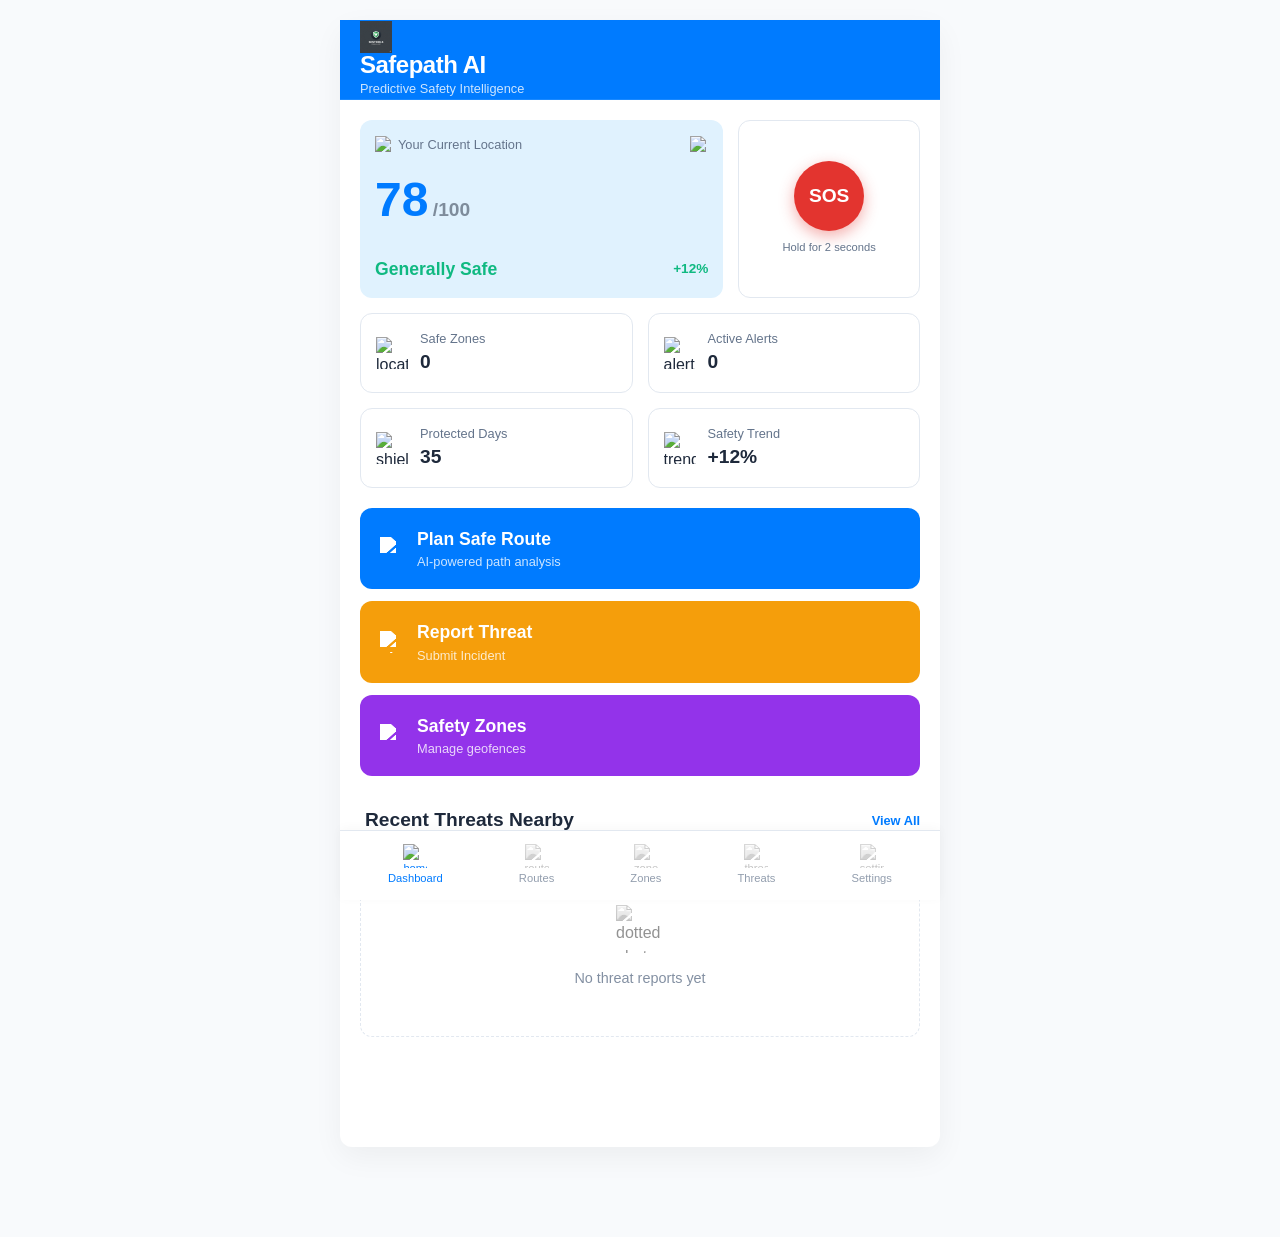
==== index.html @ 3bceca49 "SENTINELS v2.0.2 This is the secondary version made with help of vibe coding and some modifications " ====
<!DOCTYPE html>
<html lang="en">
<head>
    <meta charset="UTF-8">
    <meta name="viewport" content="width=device-width, initial-scale=1.0">
    <title>Safepath AI - Dashboard</title>
    <link rel="icon" type="image/png" href="logo.jpg">
    <link rel="stylesheet" href="styles.css">
</head>
<body class="safe-ui">
    <div class="main-container">
        <header class="safepath-header">
            <img src="logo.jpg" alt="Safepath AI Logo" class="logo-img">
            <h1 class="logo">Safepath AI</h1>
            <p class="tagline">Predictive Safety Intelligence</p>
        </header>

        <main class="page-content">
            <div class="dashboard-grid">
                <div class="card safety-score-card">
                    <div class="card-header">
                        <span class="location-label">
                            <img src="icons/location-pin.svg" alt="location pin" class="icon-small">
                            Your Current Location
                        </span>
                        <img src="icons/shield.svg" alt="shield icon" class="icon-small safety-status-icon">
                    </div>
                    <div class="safety-number">
                        <span class="score-large" id="current-safety-score">--</span>
                        <span class="score-total">/100</span>
                    </div>
                    <div class="safety-status-row">
                        <span class="status-text" id="current-safety-status">Calculating...</span>
                        <span class="trend-indicator trend-up" id="safety-trend-indicator">---%</span>
                    </div>
                </div>

                <div class="card sos-card" id="sos-trigger-card">
                    <button class="sos-button" onclick="triggerOfflineSOS()">SOS</button>
                    <p class="sos-subtext">Hold for 2 seconds</p>
                </div>
            </div>

            <div class="stats-grid">
                <div class="card stat-card">
                    <img src="icons/location-circle.svg" alt="location-circle" class="icon-med">
                    <div class="stat-content">
                        <p class="stat-label">Safe Zones</p>
                        <p class="stat-value" id="safe-zones-count">0</p>
                    </div>
                </div>
                <div class="card stat-card">
                    <img src="icons/alert-triangle.svg" alt="alert triangle" class="icon-med">
                    <div class="stat-content">
                        <p class="stat-label">Active Alerts</p>
                        <p class="stat-value" id="active-alerts-count">0</p>
                    </div>
                </div>
                <div class="card stat-card">
                    <img src="icons/shield-check.svg" alt="shield check" class="icon-med">
                    <div class="stat-content">
                        <p class="stat-label">Protected Days</p>
                        <p class="stat-value">35</p>
                    </div>
                </div>
                <div class="card stat-card">
                    <img src="icons/trend-chart.svg" alt="trend chart" class="icon-med">
                    <div class="stat-content">
                        <p class="stat-label">Safety Trend</p>
                        <p class="stat-value text-up">+12%</p>
                    </div>
                </div>
            </div>

            <div class="dashboard-actions">
                <a href="routes.html" class="action-btn btn-blue">
                    <img src="icons/path-node.svg" alt="path icon" class="icon-white">
                    <div class="action-btn-text">
                        <h3>Plan Safe Route</h3>
                        <p>AI-powered path analysis</p>
                    </div>
                </a>
                <a href="threats.html" class="action-btn btn-orange">
                    <img src="icons/alert-octagon.svg" alt="alert icon" class="icon-white">
                    <div class="action-btn-text">
                        <h3>Report Threat</h3>
                        <p>Submit Incident</p>
                    </div>
                </a>
                <a href="zones.html" class="action-btn btn-purple">
                    <img src="icons/location-map.svg" alt="map pin" class="icon-white">
                    <div class="action-btn-text">
                        <h3>Safety Zones</h3>
                        <p>Manage geofences</p>
                    </div>
                </a>
            </div>

            <section class="recent-threats">
                <div class="section-header">
                    <h2>Recent Threats Nearby</h2>
                    <a href="threats.html" class="view-all">View All</a>
                </div>
                <div class="threats-list-container" id="local-threats-container">
                    <div class="empty-threats-view" id="empty-threats-view">
                        <img src="icons/alert-triangle-dotted.svg" alt="dotted alert icon" class="icon-dotted">
                        <p class="no-threats-text">No threat reports yet</p>
                    </div>
                    </div>
            </section>
        </main>

        <nav class="bottom-nav">
            <a href="index.html" class="nav-item active">
                <img src="icons/home.svg" alt="home" class="nav-icon">
                <span>Dashboard</span>
            </a>
            <a href="routes.html" class="nav-item">
                <img src="icons/path-icon.svg" alt="routes" class="nav-icon">
                <span>Routes</span>
            </a>
            <a href="zones.html" class="nav-item">
                <img src="icons/map-pin.svg" alt="zones" class="nav-icon">
                <span>Zones</span>
            </a>
            <a href="threats.html" class="nav-item">
                <img src="icons/alert-circle.svg" alt="threats" class="nav-icon">
                <span>Threats</span>
            </a>
            <a href="#" class="nav-item">
                <img src="icons/settings.svg" alt="settings" class="nav-icon">
                <span>Settings</span>
            </a>
        </nav>
    </div>

    <script src="script.js"></script>
    <script>
        // Simulate Safety score calculation on load
        calculateSafetyScore();
        updateStats();
    </script>
</body>
</html>
---- styles.css ----
/* safepath_ai/styles.css
    Completely self-dependent CSS. Clean, responsive UI.
*/

:root {
    /* Color Palette derived from images */
    --safe-blue-main: #007bff;
    --safe-blue-light: #e0f2fe;
    --safe-orange: #f59e0b;
    --safe-purple: #9333ea;
    --safe-danger: #e3342f; /* Red from SOS and threat icon */
    
    --bg-white: #ffffff;
    --bg-light-gray: #f8fafc;
    --border-gray: #e2e8f0;
    
    --text-main: #1e293b;
    --text-light: #64748b;
    --text-white: #ffffff;
    --text-down: #ef4444; /* Negative trend */
    --text-up: #10b981; /* Positive trend */
    --text-warning: #f59e0b;
    
    --font-family: 'Inter', -apple-system, BlinkMacSystemFont, "Segoe UI", Roboto, "Helvetica Neue", Arial, sans-serif;
    --header-height: 80px;
    --nav-height: 70px;
}

/* --- Global Reset & Utilities --- */
* {
    box-sizing: border-box;
    margin: 0;
    padding: 0;
}

/* Header Logo Styling */
.header-brand {
    display: flex;
    align-items: center;
    gap: 12px; /* Space between logo and text */
}

.logo-img {
    width: 32px; /* Adjust size as needed */
    height: 32px;
    object-fit: contain;
}

.header-text {
    display: flex;
    flex-direction: column;
}

/* Ensure the h1 and p don't have extra margins that break alignment */
.safepath-header h1.logo {
    line-height: 1;
    margin: 0;
}

.safepath-header .tagline {
    margin: 0;
    margin-top: 2px;
}

body.safe-ui {
    font-family: var(--font-family);
    background-color: var(--bg-light-gray);
    color: var(--text-main);
    line-height: 1.5;
    -webkit-font-smoothing: antialiased;
}

.main-container {
    max-width: 600px; /* Mobile first max-width */
    margin: 0 auto;
    background-color: var(--bg-white);
    min-height: 100vh;
    padding-bottom: calc(var(--nav-height) + 20px); /* Extra space for nav */
}

a {
    text-decoration: none;
    color: inherit;
    transition: color 0.2s ease;
}

img.icon-small { width: 18px; height: 18px; }
img.icon-input { width: 18px; height: 18px; filter: grayscale(1); opacity: 0.6;}
img.icon-smed { width: 22px; height: 22px; }
img.icon-med { width: 32px; height: 32px; }
img.icon-white { filter: brightness(0) invert(1); width: 22px; height: 22px;}
img.icon-dotted { filter: grayscale(1); opacity: 0.5; width: 48px; height: 48px;}

/* Color-coded indicator from image_0.png trend row */
.trend-indicator.trend-up {
    font-size: 0.85rem;
    font-weight: 600;
}

.status-indicator {
    padding: 3px 8px;
    border-radius: 12px;
    font-size: 0.8rem;
    font-weight: 600;
}
.status-indicator.status-safe { background-color: #dcfce7; color: #166534; }
.status-indicator.status-danger { background-color: #fee2e2; color: #991b1b; }
.status-indicator.status-warning { background-color: #fffbeb; color: #92400e; }
.status-indicator.status-small { font-size: 0.7rem; padding: 2px 6px; }
.status-indicator.status-extra-small { font-size: 0.6rem; padding: 1px 4px; }

/* Dashboard-specific status classes for safety score card */
#current-safety-status.status-safe { color: var(--text-up); font-weight: 600;}
#current-safety-status.status-warning { color: var(--text-warning); font-weight: 600;}
#current-safety-status.status-danger { color: var(--text-down); font-weight: 600;}


/* Text colors for trends/labels */
.text-up { color: var(--text-up); font-weight: 600; }
.text-down { color: var(--text-down); font-weight: 600; }
.text-warning { color: var(--text-warning); font-weight: 600;}

/* Utility for hiding/showing results in Route Planning */
.initially-hidden { display: none !important; }
.results-container { margin-top: 20px; }
.results-title { color: var(--text-main); font-size: 1.1rem; font-weight: 600; margin-bottom: 10px; margin-left: 10px;}
.loc { font-weight: 600; color: var(--text-main); }
.path-guide-list li { margin-bottom: 8px; color: var(--text-light); }
.path-guide-header { display: flex; justify-content: space-between; align-items: center; margin-bottom: 15px; border-bottom: 1px solid var(--border-gray); padding-bottom: 10px;}
.path-alternative { margin-top: 20px; border-top: 1px solid var(--border-gray); padding-top: 15px; }
.alt-title { font-weight: 600; color: var(--text-main); margin-bottom: 5px;}
.alt-note { color: var(--text-light); font-size: 0.95rem; }

/* --- Header Section --- */
.safepath-header {
    height: var(--header-height);
    background-color: var(--safe-blue-main); /* Blue header from top edge in image_1.png */
    color: var(--text-white);
    padding: 15px 20px;
    display: flex;
    flex-direction: column;
    justify-content: center;
    border-bottom: 1px solid rgba(255, 255, 255, 0.1);
}

.logo {
    font-size: 1.5rem;
    font-weight: 800;
    letter-spacing: -0.5px;
}

.tagline {
    font-size: 0.8rem;
    opacity: 0.8;
}

/* --- Main Page Content & Card Styling (Referring to image_0.png & image_3.png structures) --- */
.page-content {
    padding: 20px;
}

.dashboard-grid {
    display: grid;
    grid-template-columns: 2fr 1fr; /* Image_0.png structure */
    gap: 15px;
    margin-bottom: 15px;
}

.card {
    background-color: var(--bg-white);
    border: 1px solid var(--border-gray);
    border-radius: 12px;
    padding: 15px;
    transition: transform 0.2s ease, box-shadow 0.2s ease;
}

.card:hover {
    transform: translateY(-2px);
    box-shadow: 0 5px 15px rgba(0,0,0,0.05);
}

/* Large Safety Card (Top Left in image_0.png) */
.safety-score-card {
    background-color: var(--safe-blue-light);
    border: none;
    display: flex;
    flex-direction: column;
    justify-content: center;
}

.card-header {
    display: flex;
    justify-content: space-between;
    align-items: center;
    color: var(--text-light);
    font-size: 0.8rem;
}

.location-label {
    display: flex;
    align-items: center;
    gap: 5px;
}

.safety-number {
    margin: 10px 0;
}

.score-large {
    font-size: 3rem;
    font-weight: 800;
    color: var(--safe-blue-main);
}

.score-total {
    font-size: 1.2rem;
    font-weight: 600;
    opacity: 0.5;
}

.safety-status-row {
    display: flex;
    justify-content: space-between;
    align-items: center;
    margin-top: 10px;
}

.status-text {
    color: var(--text-main);
    font-size: 1.1rem;
}

/* SOS Card (Top Right in image_0.png) */
.sos-card {
    display: flex;
    flex-direction: column;
    align-items: center;
    justify-content: center;
}

.sos-button {
    width: 70px;
    height: 70px;
    border-radius: 50%;
    background-color: var(--safe-danger); /* Simulated from Red edge and threat icons */
    color: var(--text-white);
    font-size: 1.2rem;
    font-weight: 800;
    border: none;
    cursor: pointer;
    box-shadow: 0 5px 15px rgba(227, 52, 47, 0.4);
    margin-bottom: 8px;
}

.sos-button:active {
    transform: scale(0.95);
    box-shadow: 0 2px 10px rgba(227, 52, 47, 0.4);
}

.sos-subtext {
    font-size: 0.7rem;
    color: var(--text-light);
}

/* Stats Cards (4 grid items in image_0.png) */
.stats-grid {
    display: grid;
    grid-template-columns: 1fr 1fr;
    gap: 15px;
    margin-bottom: 20px;
}

.stat-card {
    display: flex;
    align-items: center;
    gap: 12px;
}

.stat-content {
    display: flex;
    flex-direction: column;
}

.stat-label {
    font-size: 0.8rem;
    color: var(--text-light);
}

.stat-value {
    font-size: 1.2rem;
    font-weight: 700;
    color: var(--text-main);
}

/* Action Buttons (Large colored buttons in image_0.png) */
.dashboard-actions {
    display: flex;
    flex-direction: column;
    gap: 12px;
    margin-bottom: 30px;
}

.action-btn {
    display: flex;
    align-items: center;
    gap: 15px;
    color: var(--text-white);
    padding: 18px 20px;
    border-radius: 12px;
    font-size: 1rem;
    font-weight: 600;
}

.action-btn-text h3 {
    font-size: 1.1rem;
    font-weight: 700;
}

.action-btn-text p {
    font-size: 0.8rem;
    font-weight: 400;
    opacity: 0.8;
}

.btn-blue { background-color: var(--safe-blue-main); }
.btn-orange { background-color: var(--safe-orange); }
.btn-purple { background-color: var(--safe-purple); }
.btn-black { background-color: #1e293b; color: #ffffff;} /* Use from Create Zone button in image_2.png */

/* Recent Threats (Referring to image_3.png for no threats state) */
.section-header {
    display: flex;
    justify-content: space-between;
    align-items: center;
    margin-bottom: 12px;
    padding-left: 5px;
}

.section-header h2 {
    font-size: 1.2rem;
    font-weight: 700;
    color: var(--text-main);
}

.view-all {
    font-size: 0.8rem;
    color: var(--safe-blue-main);
    font-weight: 600;
}

.threats-list-container {
    padding-top: 10px;
    min-height: 100px;
}

/* No Threat Reports Yet View (Referring to image_3.png) */
.empty-threats-view {
    display: flex;
    flex-direction: column;
    align-items: center;
    justify-content: center;
    border: 1px dashed var(--border-gray);
    border-radius: 12px;
    background-color: var(--bg-white);
    padding: 30px;
    min-height: 180px;
}

.no-threats-text {
    color: var(--text-light);
    font-size: 0.9rem;
    margin-top: 15px;
    opacity: 0.8;
}

/* Active Threat items on dashboard */
.threat-item {
    display: flex;
    align-items: center;
    gap: 15px;
    padding: 12px;
    border-bottom: 1px solid var(--border-gray);
}

.threat-content {
    display: flex;
    flex-direction: column;
}

.threat-content h4 {
    font-size: 1rem;
    color: var(--text-main);
}

.threat-location {
    font-size: 0.85rem;
    color: var(--text-light);
}

.threat-time {
    font-size: 0.75rem;
    color: var(--text-light);
    opacity: 0.8;
    margin-top: 2px;
}

/* Specific to Threats Page full list view */
.threats-list-container.full-list {
    display: flex;
    flex-direction: column;
    gap: 15px;
}
.threat-header-full { display: flex; justify-content: space-between; align-items: center; margin-bottom: 5px;}
.threat-meta { color: var(--text-light); font-size: 0.75rem;}
.threat-loc-full { color: var(--text-main); font-weight: 600; font-size: 0.95rem; margin-bottom: 8px;}
.threat-notes-full { color: var(--text-light); font-size: 0.85rem; background: var(--bg-light-gray); padding: 5px; border-radius: 4px; border-left: 2px solid var(--border-gray);}


/* Specific to Zones page full list */
.zones-list-section {
    margin-top: 30px;
}
.section-title {
    color: var(--text-main); font-size: 1.1rem; font-weight: 600; margin-bottom: 15px; margin-left: 10px;
}
.zones-list-container {
    display: flex; flex-direction: column; gap: 15px;
}
.no-zones-text {
    text-align: center; color: var(--text-light); padding: 20px; font-size: 0.9rem;
}
.zone-header {
    display: flex; align-items: center; gap: 8px; margin-bottom: 5px;
}
.zone-header h4 {
    font-weight: 600; color: var(--text-main);
}
.zone-meta {
    color: var(--text-light); font-size: 0.8rem; margin-bottom: 5px; margin-left: 26px;
}
.zone-card .status-indicator {
    margin-left: 26px;
}

/* --- Form Control Styling (Referring to image_1.png and image_2.png) --- */
.form-container {
    margin-bottom: 20px;
}

.form-title {
    font-size: 1.1rem;
    font-weight: 700;
    margin-bottom: 15px;
    display: flex;
    align-items: center;
    gap: 8px;
    color: var(--text-main);
}

.form-row {
    display: flex;
    gap: 15px;
}

.flex-1 { flex: 1; }
.flex-2 { flex: 2; }

.input-group {
    margin-bottom: 15px;
}

.input-group label {
    display: block;
    font-size: 0.85rem;
    font-weight: 600;
    color: var(--text-main);
    margin-bottom: 5px;
}

.input-group input,
.input-group textarea,
.input-group select {
    width: 100%;
    padding: 10px 12px;
    border: 1px solid var(--border-gray);
    border-radius: 8px;
    font-family: var(--font-family);
    font-size: 0.9rem;
    color: var(--text-main);
    background-color: var(--bg-white);
}

.input-group input::placeholder,
.input-group textarea::placeholder {
    color: #cbd5e1; /* Replicating pale placeholder from image_1.png */
}

.input-group textarea {
    min-height: 80px;
    resize: vertical;
}

.input-with-icon {
    position: relative;
    display: flex;
    align-items: center;
}

.input-with-icon .icon-input {
    position: absolute;
    left: 10px;
}

.input-with-icon input {
    padding-left: 36px;
}

.input-subtext {
    font-size: 0.7rem;
    color: var(--text-light);
    opacity: 0.7;
    margin-top: 3px;
    margin-left: 2px;
}
.input-subtext-note {
    font-size: 0.7rem; color: var(--safe-orange); margin-top: 3px; font-style: italic;
}

.inline-toggle {
    display: flex;
    justify-content: space-between;
    align-items: center;
    margin-bottom: 5px;
}

/* Switch styling from image_2.png */
.switch {
  position: relative;
  display: inline-block;
  width: 40px;
  height: 22px;
}

.switch input { 
  opacity: 0;
  width: 0;
  height: 0;
}

.slider {
  position: absolute;
  cursor: pointer;
  top: 0;
  left: 0;
  right: 0;
  bottom: 0;
  background-color: #cbd5e1; /* Gray state */
  transition: .4s;
}

.slider:before {
  position: absolute;
  content: "";
  height: 16px;
  width: 16px;
  left: 3px;
  bottom: 3px;
  background-color: white;
  transition: .4s;
}

input:checked + .slider {
  background-color: #1e293b; /* Dark active state from image_2.png */
}

input:checked + .slider:before {
  transform: translateX(18px);
}

/* Rounded sliders */
.slider.round {
  border-radius: 34px;
}

.slider.round:before {
  border-radius: 50%;
}

/* Button Classes */
.wide-btn {
    width: 100%;
    padding: 12px;
    border-radius: 8px;
    font-size: 1rem;
    font-weight: 600;
    border: none;
    cursor: pointer;
    display: flex;
    align-items: center;
    justify-content: center;
    gap: 8px;
    transition: background-color 0.2s ease;
}

.wide-btn:active {
    transform: translateY(1px);
}

.text-btn {
    background: none;
    border: none;
    font-size: 0.9rem;
    color: var(--text-light);
    cursor: pointer;
    padding: 10px;
    transition: color 0.2s ease;
}

.text-btn:hover {
    color: var(--text-main);
}

.form-actions-row {
    display: flex;
    gap: 15px;
    margin-top: 25px;
    align-items: center;
}

/* --- Bottom Navigation Section --- */
.bottom-nav {
    position: fixed;
    bottom: 0;
    left: 50%;
    transform: translateX(-50%);
    width: 100%;
    max-width: 600px;
    height: var(--nav-height);
    background-color: var(--bg-white);
    border-top: 1px solid var(--border-gray);
    display: flex;
    justify-content: space-around;
    align-items: center;
    padding: 0 10px;
    z-index: 100;
    box-shadow: 0 -2px 10px rgba(0,0,0,0.03);
}

.nav-item {
    display: flex;
    flex-direction: column;
    align-items: center;
    color: var(--text-light); /* Default color from bottom row in images */
    font-size: 0.7rem;
    font-weight: 500;
    opacity: 0.7;
    transition: color 0.2s ease, opacity 0.2s ease;
}

.nav-icon {
    width: 24px;
    height: 24px;
    margin-bottom: 2px;
    filter: grayscale(1);
    opacity: 0.6;
}

.nav-item:hover,
.nav-item.active {
    color: var(--safe-blue-main); /* Blue from active state in bottom nav of images */
    opacity: 1;
}

.nav-item.active .nav-icon {
    filter: none;
    opacity: 1;
}

/* --- Mobile First and Responsiveness --- */
@media screen and (min-width: 601px) {
    .main-container {
        border-radius: 12px;
        margin-top: 20px;
        margin-bottom: calc(var(--nav-height) + 20px);
        box-shadow: 0 10px 30px rgba(0,0,0,0.05);
    }
}
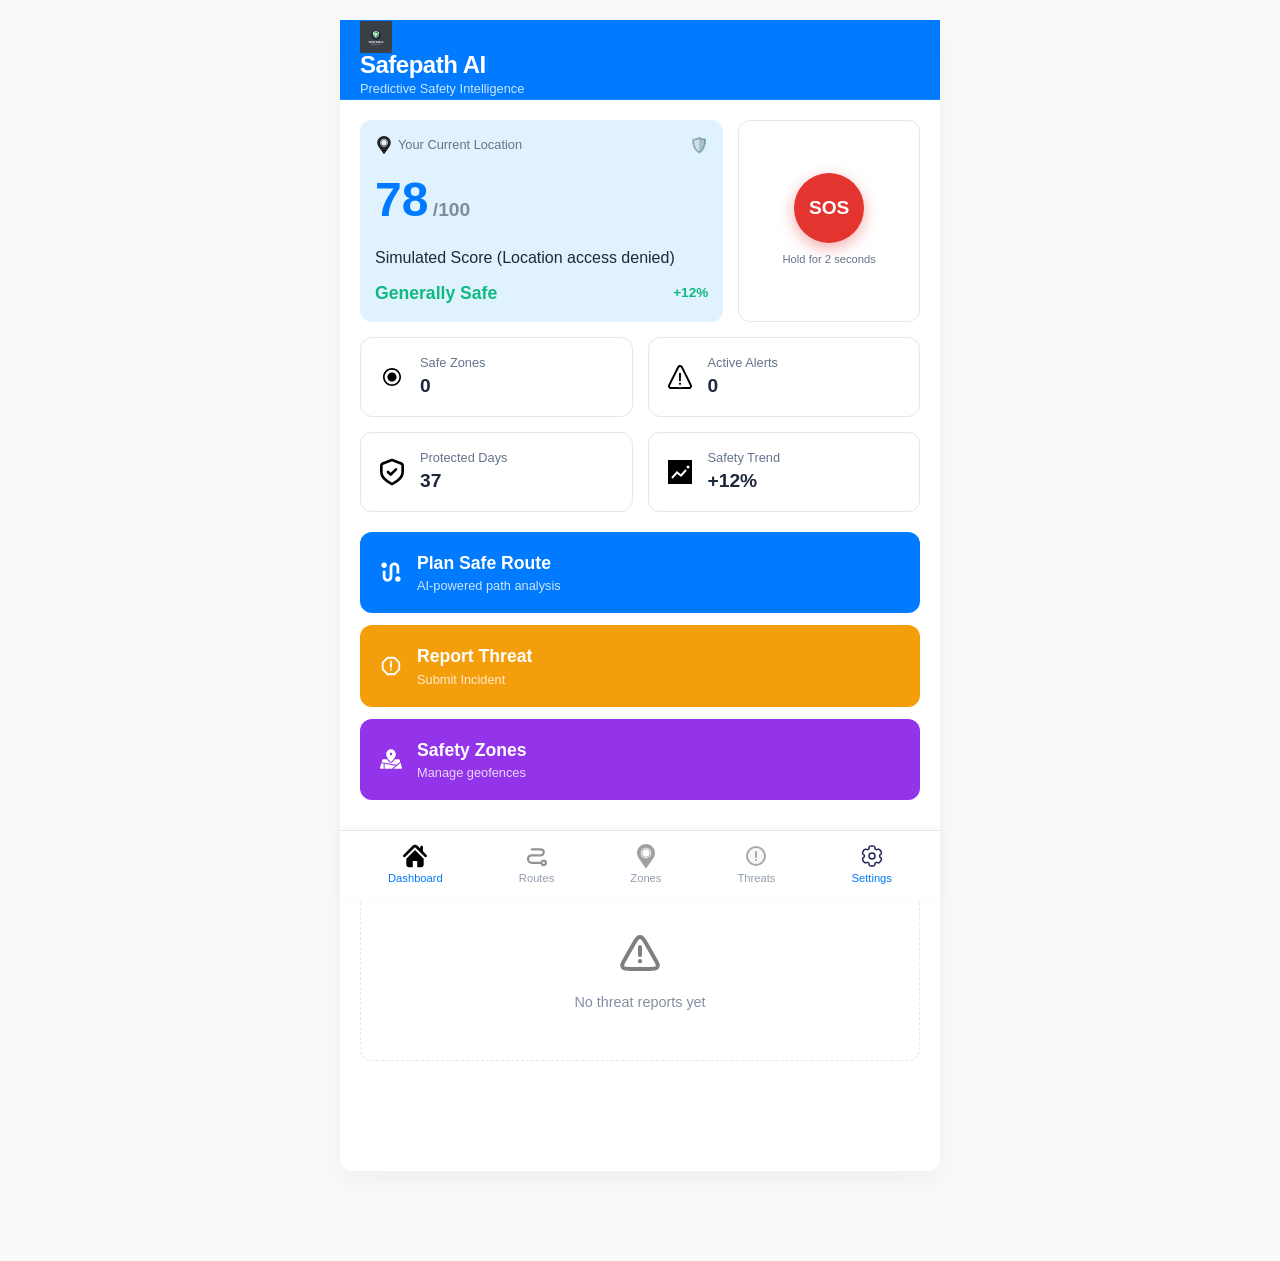
==== commit 099d449a: "SENTINELS v2.1.2 Made working Hybrid offline online Current Location Numbers in Home Page.  Made wo" ====
--- a/index.html
+++ b/index.html
@@ -29,6 +29,7 @@
                         <span class="score-large" id="current-safety-score">--</span>
                         <span class="score-total">/100</span>
                     </div>
+                    <p id="safety-status-text" class="status-desc">Detecting location...</p>
                     <div class="safety-status-row">
                         <span class="status-text" id="current-safety-status">Calculating...</span>
                         <span class="trend-indicator trend-up" id="safety-trend-indicator">---%</span>
@@ -60,7 +61,7 @@
                     <img src="icons/shield-check.svg" alt="shield check" class="icon-med">
                     <div class="stat-content">
                         <p class="stat-label">Protected Days</p>
-                        <p class="stat-value">35</p>
+                        <p class="stat-value">37</p>
                     </div>
                 </div>
                 <div class="card stat-card">
@@ -127,7 +128,7 @@
                 <img src="icons/alert-circle.svg" alt="threats" class="nav-icon">
                 <span>Threats</span>
             </a>
-            <a href="#" class="nav-item">
+            <a href="settings.html" class="nav-item active">
                 <img src="icons/settings.svg" alt="settings" class="nav-icon">
                 <span>Settings</span>
             </a>
--- a/styles.css
+++ b/styles.css
@@ -684,4 +684,48 @@
         margin-bottom: calc(var(--nav-height) + 20px);
         box-shadow: 0 10px 30px rgba(0,0,0,0.05);
     }
+}
+
+/* --- Settings Specific Styles --- */
+.settings-group {
+    margin-bottom: 25px;
+}
+
+.settings-card {
+    padding: 0; /* Let items handle padding */
+    overflow: hidden;
+}
+
+.settings-item {
+    display: flex;
+    justify-content: space-between;
+    align-items: center;
+    padding: 15px 20px;
+    border-bottom: 1px solid var(--border-gray);
+    font-size: 0.95rem;
+}
+
+.settings-item:last-child {
+    border-bottom: none;
+}
+
+.settings-item input[type="checkbox"] {
+    width: 20px;
+    height: 20px;
+    accent-color: var(--safe-blue-main);
+}
+
+.btn-outline {
+    background: transparent;
+    border: 1px solid var(--border-gray);
+    width: 100%;
+    padding: 12px;
+    border-radius: 8px;
+    font-weight: 600;
+    cursor: pointer;
+    transition: all 0.2s;
+}
+
+.btn-outline:hover {
+    background: #fff5f5;
 }
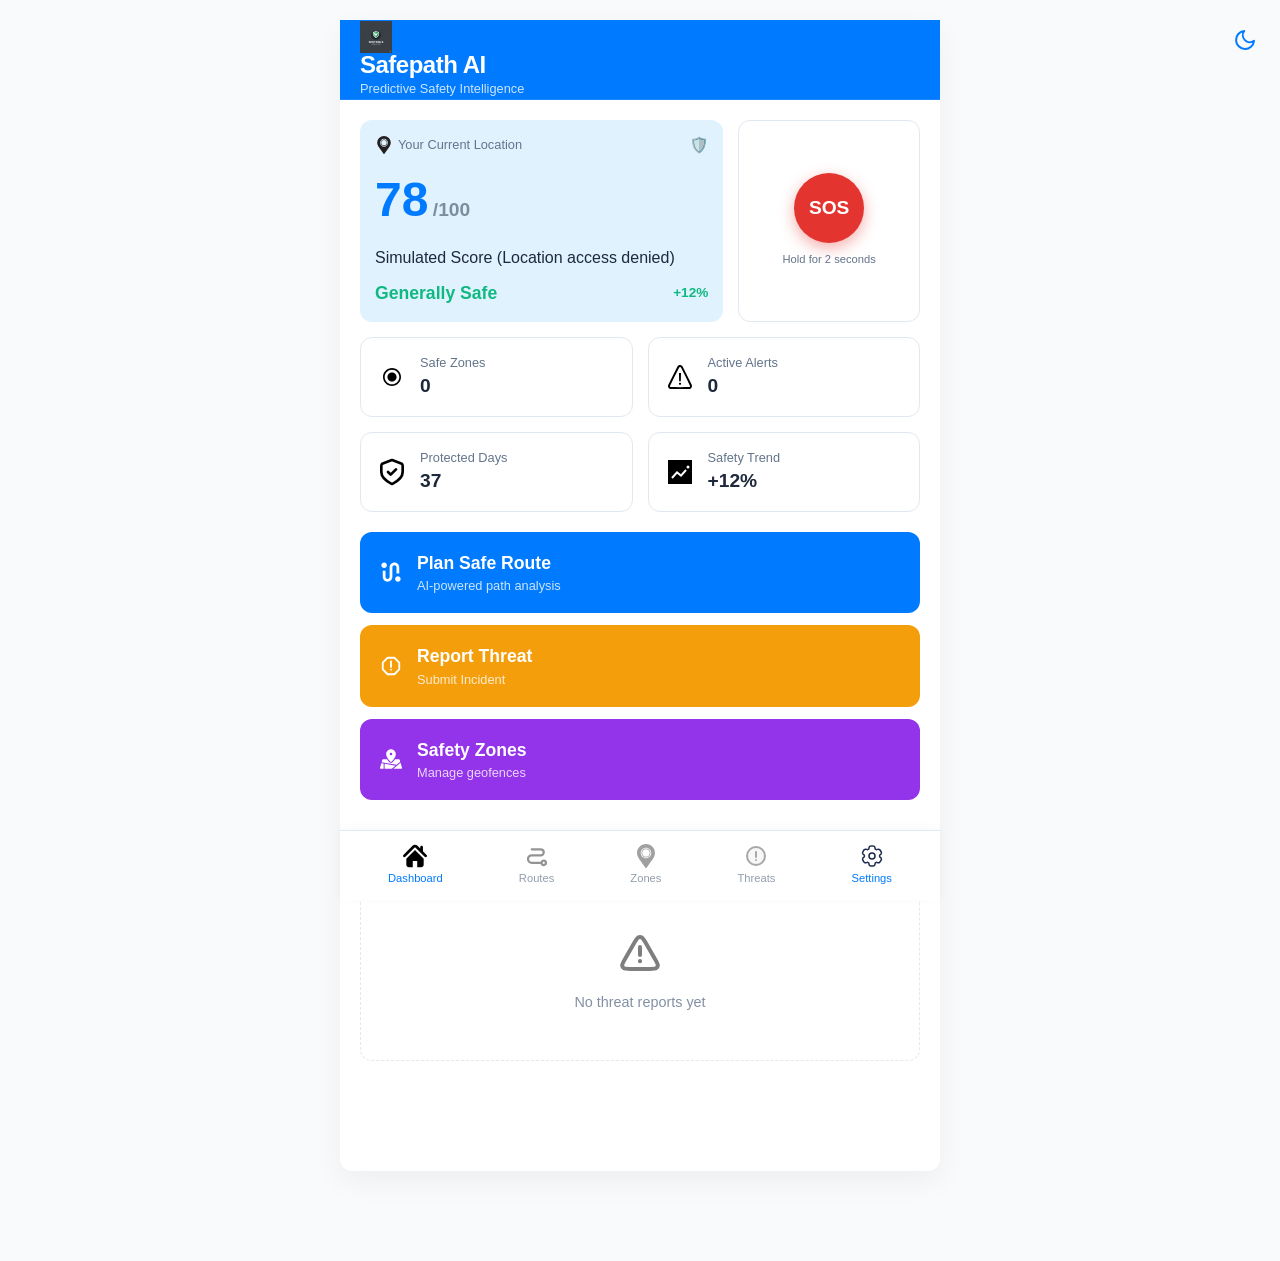
==== commit 176e3208: "v2.2.4 Dark and Light Theme News Section under Threats" ====
--- a/index.html
+++ b/index.html
@@ -13,8 +13,13 @@
             <img src="logo.jpg" alt="Safepath AI Logo" class="logo-img">
             <h1 class="logo">Safepath AI</h1>
             <p class="tagline">Predictive Safety Intelligence</p>
+    
+            <button id="theme-toggle" class="theme-toggle-btn" aria-label="Toggle Theme">
+                <svg id="sun-icon" class="hidden" width="24" height="24" viewBox="0 0 24 24" fill="none" stroke="#f59e0b" stroke-width="2" stroke-linecap="round" stroke-linejoin="round"><circle cx="12" cy="12" r="5"></circle><line x1="12" y1="1" x2="12" y2="3"></line><line x1="12" y1="21" x2="12" y2="23"></line><line x1="4.22" y1="4.22" x2="5.64" y2="5.64"></line><line x1="18.36" y1="18.36" x2="19.78" y2="19.78"></line><line x1="1" y1="12" x2="3" y2="12"></line><line x1="21" y1="12" x2="23" y2="12"></line><line x1="4.22" y1="19.78" x2="5.64" y2="18.36"></line><line x1="18.36" y1="5.64" x2="19.78" y2="4.22"></line></svg>
+                <svg id="moon-icon" width="24" height="24" viewBox="0 0 24 24" fill="none" stroke="#007bff" stroke-width="2" stroke-linecap="round" stroke-linejoin="round"><path d="M21 12.79A9 9 0 1 1 11.21 3 7 7 0 0 0 21 12.79z"></path></svg>
+            </button>
         </header>
-
+        
         <main class="page-content">
             <div class="dashboard-grid">
                 <div class="card safety-score-card">
--- a/styles.css
+++ b/styles.css
@@ -1,6 +1,50 @@
 /* safepath_ai/styles.css
     Completely self-dependent CSS. Clean, responsive UI.
 */
+
+/* --- Dark Theme Variables --- */
+body.dark-theme {
+    --bg-white: #1e293b;        /* Dark slate blue */
+    --bg-light-gray: #0f172a;   /* Deeper background */
+    --border-gray: #334155;
+    --text-main: #f8fafc;       /* Off-white text */
+    --text-light: #94a3b8;
+}
+
+/* Specific component adjustments for Dark Mode */
+body.dark-theme .card, 
+body.dark-theme .form-container,
+body.dark-theme .settings-card,
+body.dark-theme .bottom-nav {
+    background-color: var(--bg-white);
+    box-shadow: 0 4px 12px rgba(0,0,0,0.3);
+}
+
+body.dark-theme input, 
+body.dark-theme select {
+    background-color: #334155;
+    color: white;
+    border-color: #475569;
+}
+
+/* Theme Toggle Button Styling */
+.theme-toggle-btn {
+    background: none;
+    border: none;
+    cursor: pointer;
+    position: absolute;
+    right: 15px;
+    top: 20px;
+    padding: 8px;
+    border-radius: 50%;
+    transition: background 0.3s;
+}
+
+.theme-toggle-btn:hover {
+    background: var(--safe-blue-light);
+}
+
+.hidden { display: none; }
 
 :root {
     /* Color Palette derived from images */
@@ -728,4 +772,15 @@
 
 .btn-outline:hover {
     background: #fff5f5;
+}
+
+/* Add to styles.css */
+body.dark-theme .news-card {
+    background-color: var(--bg-white);
+    border-color: var(--safe-blue-main);
+    border-left-width: 4px;
+}
+
+body.dark-theme .news-title {
+    color: var(--text-main);
 }
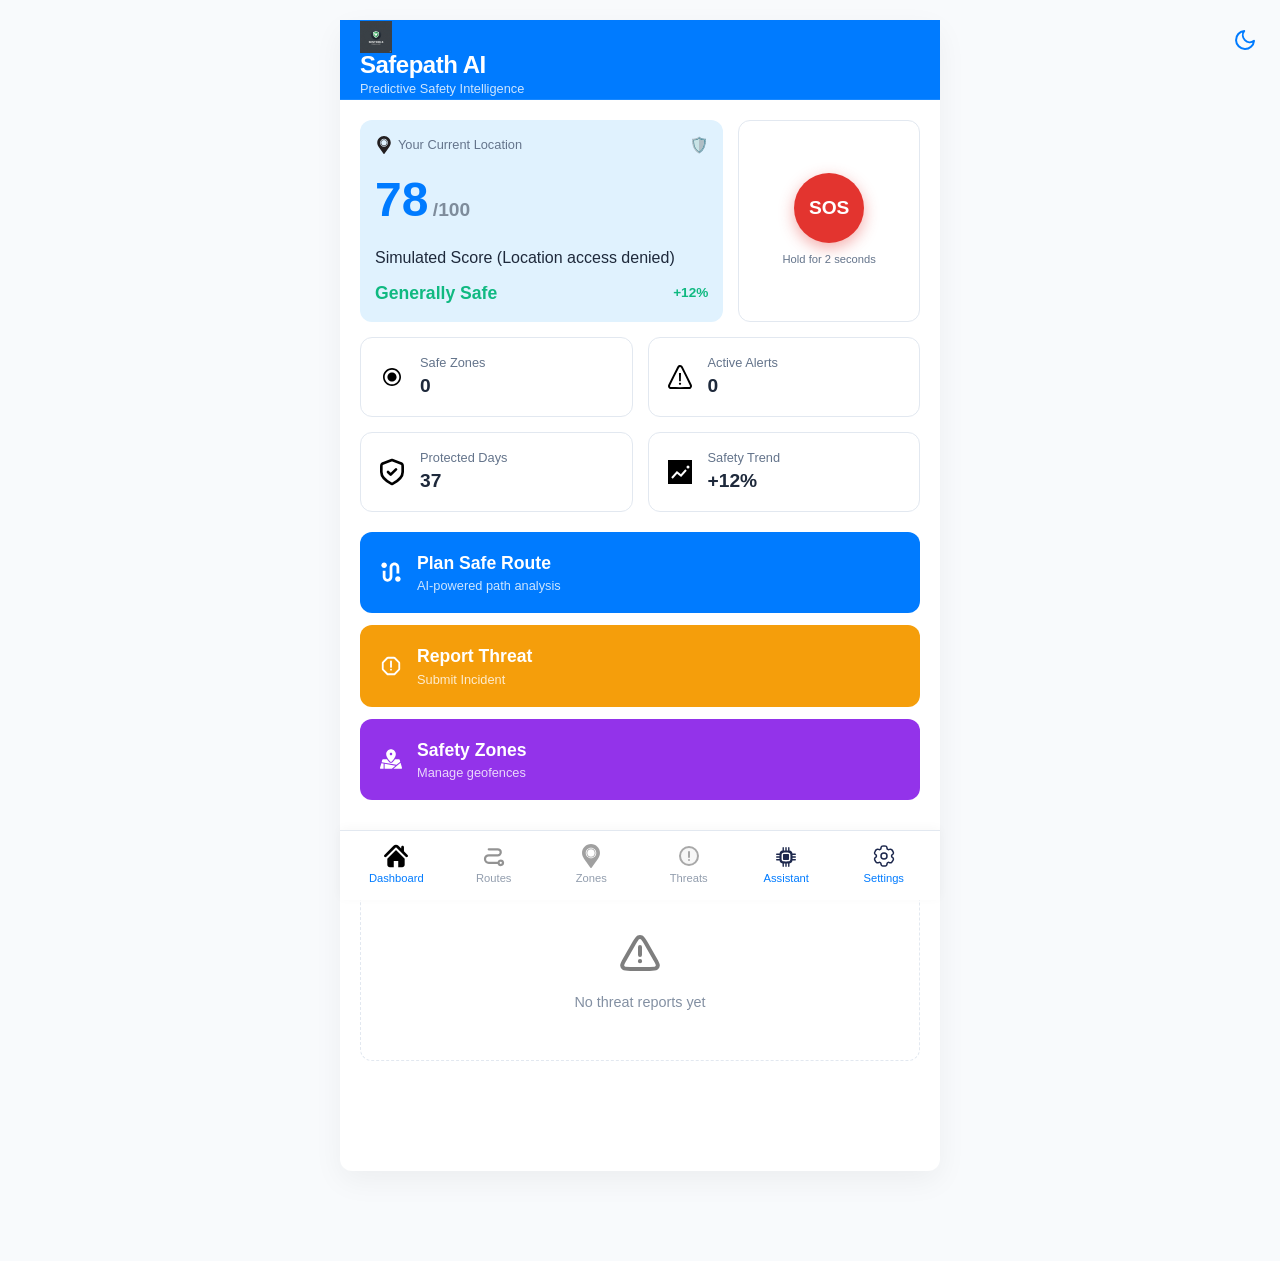
==== commit 3d889812: "v2.2.11" ====
--- a/index.html
+++ b/index.html
@@ -133,6 +133,10 @@
                 <img src="icons/alert-circle.svg" alt="threats" class="nav-icon">
                 <span>Threats</span>
             </a>
+            <a href="ai.html" class="nav-item active">
+                <img src="icons/cpu.svg" alt="ai" class="nav-icon">
+                <span>Assistant</span>
+            </a>
             <a href="settings.html" class="nav-item active">
                 <img src="icons/settings.svg" alt="settings" class="nav-icon">
                 <span>Settings</span>
--- a/styles.css
+++ b/styles.css
@@ -783,4 +783,92 @@
 
 body.dark-theme .news-title {
     color: var(--text-main);
+}
+
+/* Update Navigation for 6 items */
+.bottom-nav {
+    display: grid;
+    grid-template-columns: repeat(6, 1fr);
+    gap: 5px;
+}
+
+/* AI Status Banner */
+.status-banner {
+    padding: 8px;
+    text-align: center;
+    border-radius: 8px;
+    margin-bottom: 15px;
+    font-size: 0.85rem;
+    font-weight: bold;
+}
+.status-online { background: #dcfce7; color: #166534; }
+.status-offline { background: #fee2e2; color: #991b1b; }
+
+/* Chat UI */
+.chat-container {
+    background: var(--bg-white);
+    border: 1px solid var(--border-gray);
+    border-radius: 12px;
+    height: 60vh;
+    display: flex;
+    flex-direction: column;
+}
+
+.chat-display {
+    flex: 1;
+    overflow-y: auto;
+    padding: 15px;
+    display: flex;
+    flex-direction: column;
+    gap: 10px;
+}
+
+.message {
+    padding: 10px 14px;
+    border-radius: 12px;
+    max-width: 80%;
+    font-size: 0.9rem;
+    line-height: 1.4;
+}
+
+.ai-message {
+    background: var(--bg-light-gray);
+    align-self: flex-start;
+    border-bottom-left-radius: 2px;
+}
+
+.user-message {
+    background: var(--safe-blue-main);
+    color: white;
+    align-self: flex-end;
+    border-bottom-right-radius: 2px;
+}
+
+.chat-input-row {
+    padding: 10px;
+    border-top: 1px solid var(--border-gray);
+    display: flex;
+    gap: 10px;
+}
+
+.chat-input-row input {
+    flex: 1;
+    padding: 10px;
+}
+
+.loading-dots {
+    font-style: italic;
+    color: var(--text-light);
+}
+
+.loading-dots::after {
+    content: ' .';
+    animation: dots 1.5s steps(5, end) infinite;
+}
+
+@keyframes dots {
+    0%, 20% { content: ' .'; }
+    40% { content: ' ..'; }
+    60% { content: ' ...'; }
+    80%, 100% { content: ''; }
 }
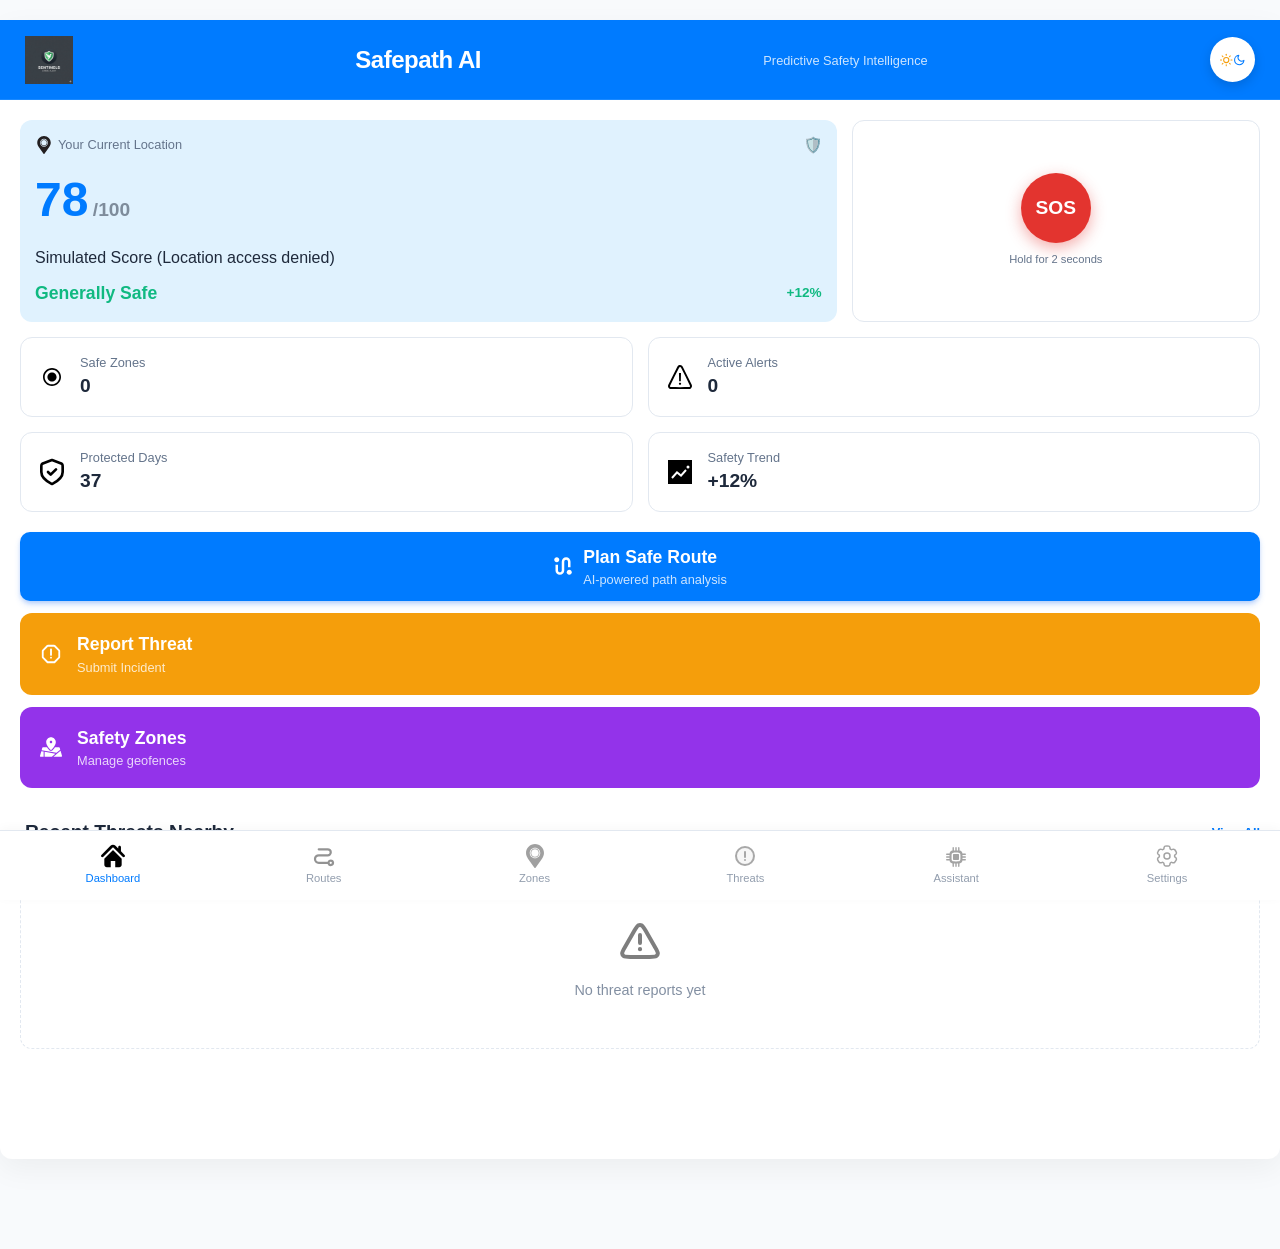
==== commit e93b70c5: "v2.2.14 Added Maps in Threats Updated AI Made it extensible for desktop" ====
--- a/index.html
+++ b/index.html
@@ -133,11 +133,11 @@
                 <img src="icons/alert-circle.svg" alt="threats" class="nav-icon">
                 <span>Threats</span>
             </a>
-            <a href="ai.html" class="nav-item active">
+            <a href="ai.html" class="nav-item">
                 <img src="icons/cpu.svg" alt="ai" class="nav-icon">
                 <span>Assistant</span>
             </a>
-            <a href="settings.html" class="nav-item active">
+            <a href="settings.html" class="nav-item">
                 <img src="icons/settings.svg" alt="settings" class="nav-icon">
                 <span>Settings</span>
             </a>
--- a/styles.css
+++ b/styles.css
@@ -2,7 +2,9 @@
     Completely self-dependent CSS. Clean, responsive UI.
 */
 
+
 /* --- Dark Theme Variables --- */
+
 body.dark-theme {
     --bg-white: #1e293b;        /* Dark slate blue */
     --bg-light-gray: #0f172a;   /* Deeper background */
@@ -27,23 +29,61 @@
     border-color: #475569;
 }
 
+/* 1. The Global Layout */
+body {
+    margin: 0;
+    padding: 0;
+    background-color: var(--bg-light-gray);
+    color: var(--text-main);
+    font-family: 'Inter', sans-serif;
+    display: flex;
+    justify-content: center; /* Centers the app on Desktop */
+}
+
+.main-container {
+    width: 100%;
+    min-height: 100vh;
+    background: var(--bg-white);
+    display: flex;
+    flex-direction: column;
+    box-shadow: 0 0 50px rgba(0,0,0,0.05);
+    position: relative; /* Helps with positioning icons */
+}
+
 /* Theme Toggle Button Styling */
 .theme-toggle-btn {
-    background: none;
+    background: var(--bg-white); /* Solid background for visibility */
     border: none;
     cursor: pointer;
-    position: absolute;
-    right: 15px;
-    top: 20px;
-    padding: 8px;
+    padding: 10px;
     border-radius: 50%;
-    transition: background 0.3s;
+    
+    /* Ensure a perfect circle */
+    width: 45px;
+    height: 45px;
+    display: flex;
+    align-items: center;
+    justify-content: center;
+    
+    /* Layering and Alignment */
+    position: relative; /* Change from absolute to relative */
+    z-index: 999;       /* Ensure it stays on the front layer */
+    box-shadow: 0 4px 12px rgba(0, 0, 0, 0.15);
+    transition: transform 0.2s ease, background-color 0.3s;
 }
 
 .theme-toggle-btn:hover {
+    transform: scale(1.05);
     background: var(--safe-blue-light);
 }
 
+/* 3. Fix the Icon inside the button */
+.theme-toggle-btn img, 
+.theme-toggle-btn svg {
+    width: 24px;
+    height: 24px;
+    display: block;
+}
 .hidden { display: none; }
 
 :root {
@@ -85,8 +125,8 @@
 }
 
 .logo-img {
-    width: 32px; /* Adjust size as needed */
-    height: 32px;
+    width: 48px; /* Adjust size as needed */
+    height: 48px;
     object-fit: contain;
 }
 
@@ -115,7 +155,6 @@
 }
 
 .main-container {
-    max-width: 600px; /* Mobile first max-width */
     margin: 0 auto;
     background-color: var(--bg-white);
     min-height: 100vh;
@@ -177,14 +216,17 @@
 
 /* --- Header Section --- */
 .safepath-header {
-    height: var(--header-height);
-    background-color: var(--safe-blue-main); /* Blue header from top edge in image_1.png */
+    height: auto; /* Allow content to dictate height */
+    min-height: var(--header-height);
+    background-color: var(--safe-blue-main);
     color: var(--text-white);
-    padding: 15px 20px;
-    display: flex;
-    flex-direction: column;
-    justify-content: center;
+    padding: 15px 25px;
+    display: flex;        /* Enable Flexbox */
+    align-items: center;  /* Vertically center the logo and button */
+    justify-content: space-between; /* Push logo to left, button to right */
     border-bottom: 1px solid rgba(255, 255, 255, 0.1);
+    position: relative;
+    box-sizing: border-box;
 }
 
 .logo {
@@ -209,6 +251,8 @@
     gap: 15px;
     margin-bottom: 15px;
 }
+
+
 
 .card {
     background-color: var(--bg-white);
@@ -366,7 +410,56 @@
     opacity: 0.8;
 }
 
-.btn-blue { background-color: var(--safe-blue-main); }
+/* Enhanced Primary Action Button */
+.btn-blue {
+    background-color: var(--safe-blue-main);
+    color: white;
+    border: none;
+    padding: 12px 24px;
+    border-radius: 10px;
+    font-size: 1rem;
+    font-weight: 600;
+    cursor: pointer;
+    display: inline-flex;
+    align-items: center;
+    justify-content: center;
+    gap: 10px; /* Space between icon and text */
+    transition: all 0.2s cubic-bezier(0.4, 0, 0.2, 1);
+    box-shadow: 0 4px 6px -1px rgba(59, 130, 246, 0.3), 0 2px 4px -1px rgba(59, 130, 246, 0.2);
+    width: auto; /* Allow content to define width or use .wide-btn for full width */
+}
+
+/* Hover State: Lift and brighten */
+.btn-blue:hover {
+    background-color: #2563eb; /* A slightly darker blue */
+    transform: translateY(-1px);
+    box-shadow: 0 10px 15px -3px rgba(59, 130, 246, 0.4);
+}
+
+/* Active State: Press down effect */
+.btn-blue:active {
+    transform: translateY(0);
+    box-shadow: 0 2px 4px rgba(0, 0, 0, 0.1);
+}
+
+/* Focus State: For accessibility */
+.btn-blue:focus {
+    outline: 3px solid rgba(59, 130, 246, 0.5);
+    outline-offset: 2px;
+}
+
+/* Ensure icons inside the blue button match the text color */
+.btn-blue .icon-white, 
+.btn-blue svg {
+    filter: brightness(0) invert(1); /* Forces any icon to turn white */
+    width: 20px;
+    height: 20px;
+}
+
+/* Helper class for full-width buttons (like on mobile) */
+.wide-btn {
+    width: 100%;
+}
 .btn-orange { background-color: var(--safe-orange); }
 .btn-purple { background-color: var(--safe-purple); }
 .btn-black { background-color: #1e293b; color: #ffffff;} /* Use from Create Zone button in image_2.png */
@@ -678,7 +771,6 @@
     left: 50%;
     transform: translateX(-50%);
     width: 100%;
-    max-width: 600px;
     height: var(--nav-height);
     background-color: var(--bg-white);
     border-top: 1px solid var(--border-gray);
@@ -845,10 +937,12 @@
 }
 
 .chat-input-row {
-    padding: 10px;
+    display: flex;
+    align-items: center;
+    gap: 12px;
+    padding: 15px;
+    background: var(--bg-white);
     border-top: 1px solid var(--border-gray);
-    display: flex;
-    gap: 10px;
 }
 
 .chat-input-row input {
@@ -871,4 +965,133 @@
     40% { content: ' ..'; }
     60% { content: ' ...'; }
     80%, 100% { content: ''; }
-}+}
+
+/* Map Styling */
+.map-section {
+    margin: 15px;
+    padding: 10px;
+    background: var(--bg-white);
+    border: 1px solid var(--border-gray);
+    overflow: hidden;
+}
+
+.map-instruction {
+    font-size: 0.85rem;
+    color: var(--text-light);
+    text-align: center;
+    margin-top: 10px;
+}
+
+/* Ensure Leaflet controls don't overlap your header */
+.leaflet-top, .leaflet-bottom {
+    z-index: 400 !important;
+}
+
+.initially-hidden {
+    display: none;
+}
+
+/* Quick Actions Styling */
+.ai-interaction-wrapper {
+    padding: 10px;
+    background: var(--bg-white);
+    border-top: 1px solid var(--border-gray);
+}
+
+.quick-chips-container {
+    display: flex;
+    gap: 8px;
+    overflow-x: auto;
+    padding-bottom: 12px;
+    scrollbar-width: none; /* Hides scrollbar for Firefox */
+}
+
+.quick-chips-container::-webkit-scrollbar {
+    display: none; /* Hides scrollbar for Chrome/Safari */
+}
+
+.chip {
+    white-space: nowrap;
+    background: var(--bg-light-gray);
+    border: 1px solid var(--border-gray);
+    color: var(--text-main);
+    padding: 8px 16px;
+    border-radius: 20px;
+    font-size: 0.85rem;
+    font-weight: 500;
+    cursor: pointer;
+    transition: all 0.2s ease;
+}
+
+.chip:hover {
+    background: var(--safe-blue-main);
+    color: white;
+    border-color: var(--safe-blue-main);
+    transform: translateY(-2px);
+}
+
+.chat-input-row {
+    display: flex;
+    gap: 10px;
+}
+
+#ai-input {
+    flex: 1;
+    background-color: var(--bg-light-gray); /* Light tint for depth */
+    border: 1.5px solid var(--border-gray);
+    border-radius: 12px;
+    padding: 12px 18px;
+    font-size: 1rem;
+    color: var(--text-main);
+    transition: all 0.3s ease;
+    outline: none; /* Removes default blue ring */
+    box-shadow: inset 0 2px 4px rgba(0,0,0,0.02); /* Very subtle inner depth */
+}
+
+/* Hover State */
+#ai-input:hover {
+    border-color: #cbd5e1;
+}
+
+/* Focus State: The "Glow" effect */
+#ai-input:focus {
+    background-color: var(--bg-white);
+    border-color: var(--safe-blue-main);
+    box-shadow: 0 0 0 4px rgba(59, 130, 246, 0.15); /* Soft outer glow */
+}
+
+/* Placeholder Styling */
+#ai-input::placeholder {
+    color: var(--text-light);
+    opacity: 0.7;
+}
+
+/* Dark Mode adjustment for specific contrast */
+body.dark-theme #ai-input {
+    background-color: #0f172a;
+    border-color: #334155;
+}
+
+body.dark-theme #ai-input:focus {
+    background-color: #1e293b;
+    border-color: var(--safe-blue-main);
+}
+
+.heatmap-legend {
+    position: absolute;
+    top: 100px;
+    right: 20px;
+    z-index: 1000;
+    background: var(--bg-white);
+    padding: 10px;
+    border-radius: 8px;
+    box-shadow: 0 2px 10px rgba(0,0,0,0.1);
+    font-size: 0.75rem;
+}
+
+.legend-item { display: flex; align-items: center; gap: 8px; margin-bottom: 4px; }
+.dot { width: 10px; height: 10px; border-radius: 50%; }
+.red { background: #ef4444; }
+.yellow { background: #f59e0b; }
+.green { background: #10b981; }
